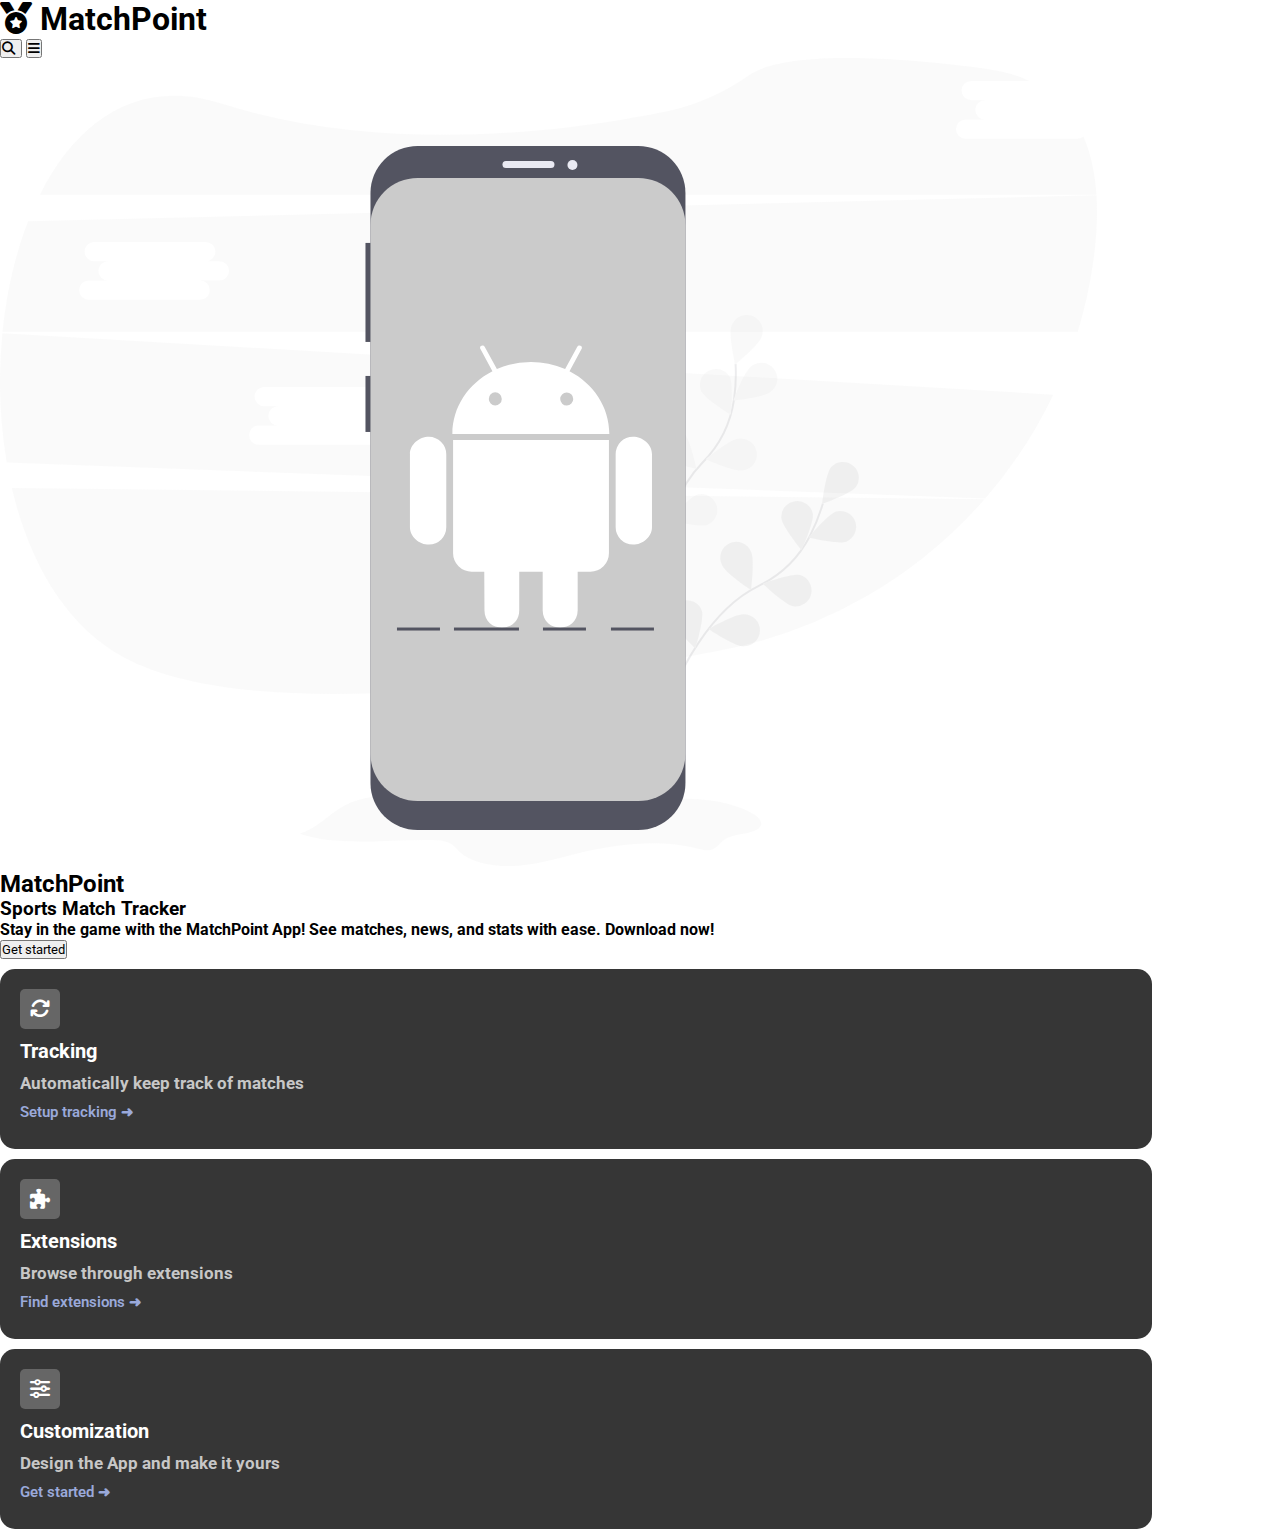
==== index.html @ 3eb9f865 "Removed unnecessary ID's and replaced them with classes for reusability" ====
<!DOCTYPE html>
<html lang="en">
<head>
  <meta charset="UTF-8">
  <meta name="viewport" content="width=device-width, initial-scale=1.0">
  <title>MatchPoint</title>
  <link rel="icon" type="image/png" href="https://www.google.com/s2/u/0/favicons?domain=css-tricks.com">
  <link rel="stylesheet" href="https://cdnjs.cloudflare.com/ajax/libs/font-awesome/6.5.1/css/all.min.css">
  <link rel="stylesheet" href="styles/style.css">
  <link rel="stylesheet" href="styles/main-page.css">
</head>
<body>
  <div id="container">
    <div id="box-1">
      <div class="title">
        <h1><i class="fa-solid fa-medal"></i> MatchPoint</h1>
      </div>
      <div class="navbar-controls">
        <button><i class="fa-solid fa-magnifying-glass"></i></button>
        <button><i class="fa-solid fa-bars"></i></button>
      </div>
    </div>
    <div id="box-2">
      <div class="image-container">
        <img src="images/phone-illustration.svg" alt="MatchPoint App available on Android phones">
      </div>
      <div class="hero-container">
        <div class="hero-text-container">
          <h2>MatchPoint</h2>
          <h3>Sports Match Tracker</h3>
          <h4>Stay in the game with the MatchPoint App! See matches, news, and stats with ease. Download now!</h4>
        </div>
      </div>
      <div class="button-container">
        <button>Get started</button>
      </div>
      <div class="features-container">
        <div class="feature">
          <div class="feature-item-container">
            <div class="icon">
              <i class="fa-solid fa-arrows-rotate"></i>
            </div>
              <h4>Tracking</h4>
              <h5>Automatically keep track of matches</h5>
              <p>Setup tracking ➜</a>
          </div>
        </div>
        <div class="feature">
          <div class="feature-item-container">
            <div class="icon">
              <i class="fa-solid fa-puzzle-piece"></i>
            </div>
            <h4>Extensions</h4>
            <h5>Browse through extensions</h5>
            <p>Find extensions ➜</a>
          </div>
        </div>
        <div class="feature">
          <div class="feature-item-container">
            <div class="icon">
              <i class="fa-solid fa-sliders"></i>
            </div>
            <h4>Customization</h4>
            <h5>Design the App and make it yours</h5>
            <p>Get started ➜</a>
          </div>
        </div>
      </div>
    </div>
    <div id="box-3"></div>
  </div>
  <!-- Scripts -->
  <script src="scripts/script.js"></script>
</body>
</html>
---- styles/style.css ----
@import url('https://fonts.googleapis.com/css2?family=Roboto:wght@300;400&display=swap');

:root {
  --font-family: 'Roboto', sans-serif;
  --primary-color: #000000;
  --secondary-color: #272727;
}

* {
  box-sizing: border-box;
  font-family: var(--font-family);
  margin: 0;
  padding: 0;
}

body {
  height: 100vh;
}

.box-1 {
  align-items: center;
  background-color: var(--primary-color);
  display: flex;
  grid-area: 1 / 1 / 2 / 13;
  justify-content: space-between;
}

.box-2 {
  background-color: var(--secondary-color);
  grid-area: 2 / 1 / 12 / 13;
  overflow-y: auto;
}

.box-3 {
  background-color: var(--primary-color);
  grid-area: 13 / 1 / 12 / 13;
}


.container {
  display: grid;
  grid-template-columns: repeat(12, 1fr);
  grid-template-rows: repeat(12, 1fr);
  height: 100vh;
}
---- styles/main-page.css ----
:root {
    --box-color: #363636;
    --feature-icon-background: #666666;
    --header-color: rgb(154, 169, 218);
    --mobile-feature-icon-size: 20px;
    --mobile-feature-title-size: 20px;
    --mobile-feature-text-size: 17px;
    --mobile-feature-link-size: 15px;
    --mobile-header-font-size: 25px;
    --mobile-subheader-font-size: 30px;
    --subheader-color: white;
    --secondary-color: #272727;
    --text-color: rgb(199, 199, 199);
}


/* Navigation Bar */

#title h1,
#title i {
    color: white;
    font-size: var(--mobile-header-font-size);
    margin-left: 5px;
}

#options {
    margin: 0px 10px;
}

#options button {
    background-color: transparent;
    border: none;
    cursor: pointer;
    outline: none;
}

#options button i {
    color: white;
    font-size: var(--mobile-header-font-size);
}

.fa-magnifying-glass {
    margin-right: 5px;
}

/* Main */

/* Image Section */
#image-container {
    align-items: center;
    display: flex;
    justify-content: center;
  }

#image-container img {
    height: auto;
    margin-top: 20px;
    width: 350px;
}

/* Hero Section */
#hero-container {
    display: flex;
    justify-content: center;
    margin-top: 20px;
}

#hero-text-container {
    line-height: 1;
    margin: 10px 0;
    text-align: center;
  }

#hero-text-container h2{
    color: var(--header-color);
    font-size: 30px;
    margin: 0;
}

#hero-text-container h3 {
    color: var(--subheader-color);
    font-size: var(--mobile-subheader-font-size);
}

#hero-text-container h4 {
    color: var(--text-color);
    font-size: 18px;
    line-height: 1.5;
    margin: 10px 10px;
}

/* Button Section */
#button-container {
    display: flex;
    justify-content: center;
}

#button-container button {
    background-color: white;
    border: none;
    color: rgb(0, 0, 0);
    cursor: pointer;
    font-family: Roboto, sans-serif;
    font-size: 30px;
}

/* Features Section */
#features-container {
    align-items: center;
    display: flex;
    flex-direction: column;
    margin: 20px 0px;
}

.feature {
    display: flex;
    background-color: var(--box-color);
    border-radius: 15px;
    flex-direction: column;
    height: 180px;
    margin-top: 10px;
    width: 90%;
}

.feature-item-container {
    margin: 20px 20px;
}

.fa-arrows-rotate,
.fa-puzzle-piece,
.fa-sliders {
    background-color: var(--feature-icon-background);
    border-radius: 5px;
    color: white;
    font-size: var(--mobile-feature-icon-size);
    margin-bottom: 10px;
    padding: 10px;
}

.feature h4 {
    color: white;
    font-size: var(--mobile-feature-title-size);
    margin-bottom: 10px;
}

.feature h5 {
    color: var(--text-color);
    font-size: var(--mobile-feature-text-size);
    line-height: 1.2;
    margin-bottom: 10px;
    text-decoration: none;
}

.feature p {
    color: var(--header-color);
    font-size: var(--mobile-feature-link-size);
    font-weight: 600;
}
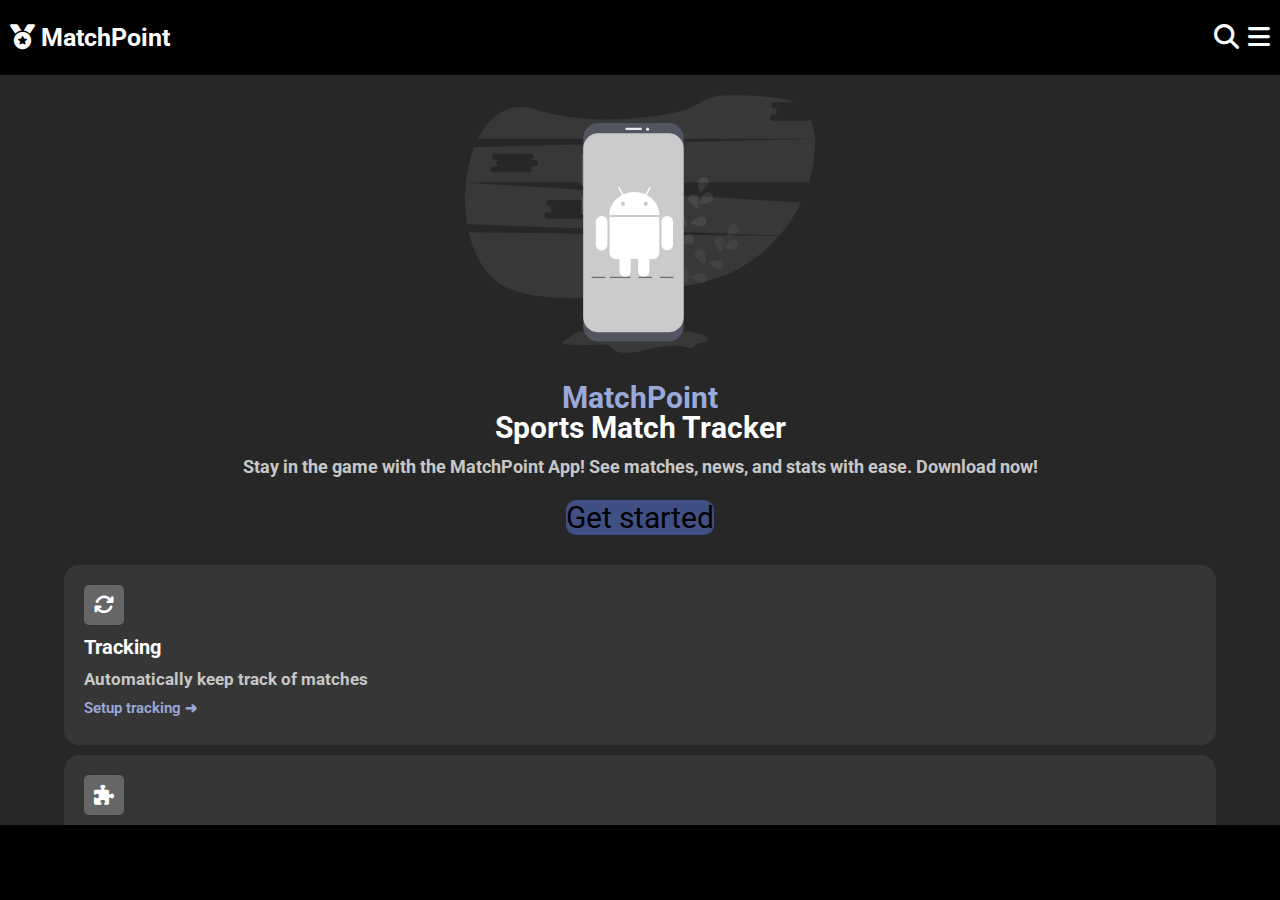
==== commit 09461443: "segmenting css files" ====
--- a/index.html
+++ b/index.html
@@ -6,7 +6,13 @@
   <title>MatchPoint</title>
   <link rel="icon" type="image/png" href="https://www.google.com/s2/u/0/favicons?domain=css-tricks.com">
   <link rel="stylesheet" href="https://cdnjs.cloudflare.com/ajax/libs/font-awesome/6.5.1/css/all.min.css">
-  <link rel="stylesheet" href="styles/style.css">
+  <link rel="stylesheet" href="styles/grid.css">
+  <link rel="stylesheet" href="styles/containers.css">
+  <link rel="stylesheet" href="styles/typography.css">
+  <link rel="stylesheet" href="styles/icons.css">
+  <link rel="stylesheet" href="styles/colors.css">
+  <link rel="stylesheet" href="styles/images.css">
+  <link rel="stylesheet" href="styles/buttons.css">
   <link rel="stylesheet" href="styles/main-page.css">
 </head>
 <body>
@@ -15,7 +21,7 @@
       <div class="title">
         <h1><i class="fa-solid fa-medal"></i> MatchPoint</h1>
       </div>
-      <div class="navbar-controls">
+      <div class="menu">
         <button><i class="fa-solid fa-magnifying-glass"></i></button>
         <button><i class="fa-solid fa-bars"></i></button>
       </div>
--- a/styles/grid.css
+++ b/styles/grid.css
@@ -0,0 +1,33 @@
+* {
+  box-sizing: border-box;
+  margin: 0;
+  padding: 0;
+}
+
+body {
+  height: 100vh;
+}
+
+#box-1 {
+  align-items: center;
+  display: flex;
+  grid-area: 1 / 1 / 2 / 13;
+  justify-content: space-between;
+}
+
+#box-2 {
+  grid-area: 2 / 1 / 12 / 13;
+  overflow-y: auto;
+}
+
+#box-3 {
+  grid-area: 13 / 1 / 12 / 13;
+}
+
+
+#container {
+  display: grid;
+  grid-template-columns: repeat(12, 1fr);
+  grid-template-rows: repeat(12, 1fr);
+  height: 100vh;
+}--- a/styles/containers.css
+++ b/styles/containers.css
@@ -0,0 +1,21 @@
+
+/* Features Containers */
+.features-container {
+    align-items: center;
+    display: flex;
+    flex-direction: column;
+    margin: 20px 0px;
+}
+
+.feature {
+    display: flex;
+    border-radius: 15px;
+    flex-direction: column;
+    height: 180px;
+    margin-top: 10px;
+    width: 90%;
+}
+
+.feature-item-container {
+    margin: 20px 20px;
+}
--- a/styles/typography.css
+++ b/styles/typography.css
@@ -0,0 +1,81 @@
+@import url('https://fonts.googleapis.com/css2?family=Roboto:wght@300;400&display=swap');
+
+* {
+  font-family: var(--font-roboto);
+}
+
+:root {
+    --feature-link-size: 15px;
+    --font-roboto: 'Roboto', sans-serif;
+    --feature-text-size: 17px;
+    --feature-title-size: 20px;
+    --subheader-font-size: 30px;
+}
+
+/* Navigation Bar */
+
+.title h1,
+.title i {
+    color: white;
+    font-size: var(--navbar-icon-size);
+    margin-left: 5px;
+}
+
+/* Hero Section */
+
+.hero-container {
+    display: flex;
+    justify-content: center;
+    margin-top: 20px;
+}
+
+.hero-text-container {
+    line-height: 1;
+    margin: 10px 0;
+    text-align: center;
+}
+
+.hero-text-container h2{
+    color: var(--header-and-links);
+    font-size: 30px;
+    margin: 0;
+}
+
+.hero-text-container h3 {
+    color: var(--subheader-color);
+    font-size: var(--subheader-font-size);
+}
+
+.hero-text-container h4 {
+    color: var(--text-color);
+    font-size: 18px;
+    line-height: 1.5;
+    margin: 10px 10px;
+}
+
+/* Button Section */
+
+.button-container button {
+    font-family: Roboto, sans-serif;
+    font-size: 30px;
+}
+
+/* Features Section */
+
+.feature h4 {
+    font-size: var(--feature-title-size);
+    margin-bottom: 10px;
+
+}
+
+.feature h5 {
+    font-size: var(--feature-text-size);
+    line-height: 1.2;
+    margin-bottom: 10px;
+    text-decoration: none;
+}
+
+.feature p {
+    font-size: var(--feature-link-size);
+    font-weight: 600;
+}--- a/styles/icons.css
+++ b/styles/icons.css
@@ -0,0 +1,27 @@
+:root {
+    --feature-icon-size: 20px;
+    --navbar-icon-size: 25px;
+}
+
+/* Navigation Bar Icons */
+
+.menu {
+    margin: 0px 10px;
+}
+
+.menu button i {
+    font-size: var(--navbar-icon-size);
+}
+
+.fa-magnifying-glass {
+    margin-right: 5px;
+}
+
+.fa-arrows-rotate,
+.fa-puzzle-piece,
+.fa-sliders {
+    border-radius: 5px;
+    font-size: var(--feature-icon-size);
+    margin-bottom: 10px;
+    padding: 10px;
+}--- a/styles/colors.css
+++ b/styles/colors.css
@@ -0,0 +1,66 @@
+:root {
+    --feature-box-color: #363636;
+    --feature-icon-background: #666666;
+    --header-and-links: rgb(154, 169, 218);
+    --primary-color: #000000;
+    --secondary-color: #272727;
+    --subheader-color: white;
+    --text-color: rgb(199, 199, 199);
+}
+
+/* Grid Layout Background Colors */
+
+#box-1 {
+    background-color: var(--primary-color);
+}
+
+#box-2 {
+    background-color: var(--secondary-color);
+}
+
+#box-3 {
+    background-color: var(--primary-color);
+}
+
+/* Navigation Bar Colors */
+
+.menu button {
+    background-color: transparent;
+}
+
+.menu button i {
+    color: white;
+
+}
+
+/* Button Colors */
+
+.button-container button {
+    background-color: rgb(64, 80, 133);
+    color: rgb(0, 0, 0);
+}
+
+/* Features Section Colors */
+
+.feature {
+    background-color: var(--feature-box-color);
+}
+
+.fa-arrows-rotate,
+.fa-puzzle-piece,
+.fa-sliders {
+    background-color: var(--feature-icon-background);
+    color: white;
+}
+
+.feature h4 {
+    color: white;
+}
+
+.feature h5 {
+    color: var(--text-color);
+}
+
+.feature p {
+    color: var(--header-and-links);
+}--- a/styles/images.css
+++ b/styles/images.css
@@ -0,0 +1,13 @@
+/* Image Section */
+
+.image-container {
+  align-items: center;
+  display: flex;
+  justify-content: center;
+}
+
+.image-container img {
+    height: auto;
+    margin-top: 20px;
+    width: 350px;
+}--- a/styles/buttons.css
+++ b/styles/buttons.css
@@ -0,0 +1,20 @@
+/* Navigation Bar Buttons */
+
+.menu button {
+    border: none;
+    cursor: pointer;
+    outline: none;
+}
+
+/* Main Section Buttons*/
+
+.button-container {
+    display: flex;
+    justify-content: center;
+}
+
+.button-container button {
+    border: none;
+    border-radius: 10px;
+    cursor: pointer;
+}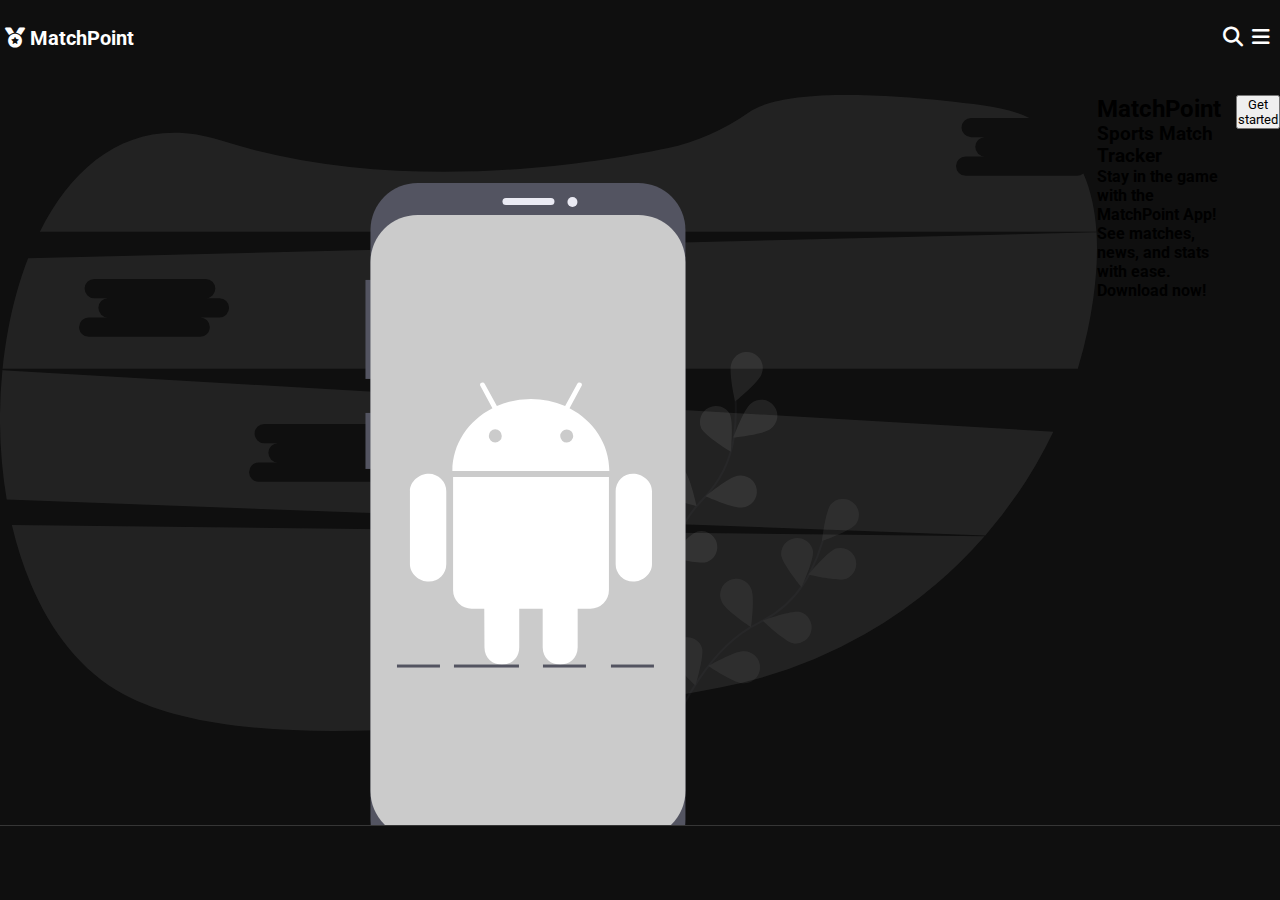
==== commit 4a7ca63b: "Added classes to elements for better readability and maintainability in CSS files" ====
--- a/index.html
+++ b/index.html
@@ -7,69 +7,63 @@
   <link rel="icon" type="image/png" href="https://www.google.com/s2/u/0/favicons?domain=css-tricks.com">
   <link rel="stylesheet" href="https://cdnjs.cloudflare.com/ajax/libs/font-awesome/6.5.1/css/all.min.css">
   <link rel="stylesheet" href="styles/grid.css">
-  <link rel="stylesheet" href="styles/containers.css">
   <link rel="stylesheet" href="styles/typography.css">
   <link rel="stylesheet" href="styles/icons.css">
   <link rel="stylesheet" href="styles/colors.css">
   <link rel="stylesheet" href="styles/images.css">
   <link rel="stylesheet" href="styles/buttons.css">
-  <link rel="stylesheet" href="styles/main-page.css">
+  <link rel="stylesheet" href="styles/hero.css">
+  <link rel="stylesheet" href="styles/features.css">
 </head>
 <body>
   <div id="container">
     <div id="box-1">
       <div class="title">
-        <h1><i class="fa-solid fa-medal"></i> MatchPoint</h1>
+        <h1 class="logo text-white"><i class="fa-solid fa-medal"></i> MatchPoint</h1>
       </div>
       <div class="menu">
-        <button><i class="fa-solid fa-magnifying-glass"></i></button>
-        <button><i class="fa-solid fa-bars"></i></button>
+        <button class="nav-buttons text-white bg-transparent"><i class="fa-solid fa-magnifying-glass"></i></button>
+        <button class="nav-buttons text-white bg-transparent"><i class="fa-solid fa-bars"></i></button>
       </div>
     </div>
     <div id="box-2">
-      <div class="image-container">
-        <img src="images/phone-illustration.svg" alt="MatchPoint App available on Android phones">
-      </div>
       <div class="hero-container">
-        <div class="hero-text-container">
-          <h2>MatchPoint</h2>
-          <h3>Sports Match Tracker</h3>
-          <h4>Stay in the game with the MatchPoint App! See matches, news, and stats with ease. Download now!</h4>
+        <div class="image-wrapper">
+          <img class="hero-image" src="images/phone-illustration.svg" alt="MatchPoint App available on Android phones">
+        </div>
+        <div class="hero-text">
+          <h2 class="hero-header text-light-blue">MatchPoint</h2>
+          <h3 class="hero-subheader text-white">Sports Match Tracker</h3>
+          <h4 class="hero-tagline text-gray">Stay in the game with the MatchPoint App! See matches, news, and stats with ease. Download now!</h4>
+        </div>
+        <div class="button-wrapper">
+          <button class="button-get-started bg-dark-blue text-white">Get started</button>
         </div>
       </div>
-      <div class="button-container">
-        <button>Get started</button>
-      </div>
       <div class="features-container">
-        <div class="feature">
-          <div class="feature-item-container">
-            <div class="icon">
-              <i class="fa-solid fa-arrows-rotate"></i>
-            </div>
-              <h4>Tracking</h4>
-              <h5>Automatically keep track of matches</h5>
-              <p>Setup tracking ➜</a>
+        <div class="feature bg-dark-gray">
+          <div class="icon">
+            <i class="fa-solid fa-arrows-rotate text-green bg-light-gray"></i>
           </div>
+            <h4 class="feature-header text-white">Tracking</h4>
+            <h5 class="feature-description text-gray">Automatically keep track of matches</h5>
+            <p class="feature-cta text-light-blue">Setup tracking ➜</a>
         </div>
-        <div class="feature">
-          <div class="feature-item-container">
-            <div class="icon">
-              <i class="fa-solid fa-puzzle-piece"></i>
-            </div>
-            <h4>Extensions</h4>
-            <h5>Browse through extensions</h5>
-            <p>Find extensions ➜</a>
+        <div class="feature bg-dark-gray">
+          <div class="icon">
+            <i class="fa-solid fa-puzzle-piece text-orange bg-light-gray"></i>
           </div>
+          <h4 class="feature-header text-white">Extensions</h4>
+          <h5 class="feature-description text-gray">Browse through extensions</h5>
+          <p class="feature-cta text-light-blue">Find extensions ➜</a>
         </div>
-        <div class="feature">
-          <div class="feature-item-container">
-            <div class="icon">
-              <i class="fa-solid fa-sliders"></i>
-            </div>
-            <h4>Customization</h4>
-            <h5>Design the App and make it yours</h5>
-            <p>Get started ➜</a>
+        <div class="feature bg-dark-gray">
+          <div class="icon">
+            <i class="fa-solid fa-sliders text-purple bg-light-gray"></i>
           </div>
+          <h4 class="feature-header text-white">Customization</h4>
+          <h5 class="feature-description text-gray">Design the App and make it yours</h5>
+          <p class="feature-cta text-light-blue">Get started ➜</a>
         </div>
       </div>
     </div>
--- a/styles/typography.css
+++ b/styles/typography.css
@@ -5,19 +5,19 @@
 }
 
 :root {
+    --button-font-size: 20px;
     --feature-link-size: 15px;
     --font-roboto: 'Roboto', sans-serif;
     --feature-text-size: 17px;
     --feature-title-size: 20px;
     --subheader-font-size: 30px;
+    --title-font-size: 20px;
 }
 
 /* Navigation Bar */
 
-.title h1,
-.title i {
-    color: white;
-    font-size: var(--navbar-icon-size);
+.title h1 {
+    font-size: var(--title-font-size);
     margin-left: 5px;
 }
 
@@ -36,18 +36,15 @@
 }
 
 .hero-text-container h2{
-    color: var(--header-and-links);
     font-size: 30px;
     margin: 0;
 }
 
 .hero-text-container h3 {
-    color: var(--subheader-color);
     font-size: var(--subheader-font-size);
 }
 
 .hero-text-container h4 {
-    color: var(--text-color);
     font-size: 18px;
     line-height: 1.5;
     margin: 10px 10px;
@@ -56,8 +53,10 @@
 /* Button Section */
 
 .button-container button {
-    font-family: Roboto, sans-serif;
-    font-size: 30px;
+    font-family: var(--font-roboto);
+    font-size: var(--button-font-size);
+    font-weight: 400;
+    letter-spacing: 1px;
 }
 
 /* Features Section */
--- a/styles/icons.css
+++ b/styles/icons.css
@@ -1,6 +1,6 @@
 :root {
     --feature-icon-size: 20px;
-    --navbar-icon-size: 25px;
+    --navbar-icon-size: 20px;
 }
 
 /* Navigation Bar Icons */
--- a/styles/colors.css
+++ b/styles/colors.css
@@ -1,9 +1,9 @@
 :root {
-    --feature-box-color: #363636;
-    --feature-icon-background: #666666;
+    --feature-box-color: rgb(34, 34, 34);
+    --feature-icon-background: #363636;
+    --feature-outline-color: rgb(64, 80, 133);
     --header-and-links: rgb(154, 169, 218);
-    --primary-color: #000000;
-    --secondary-color: #272727;
+    --background-color: #0f0f0f;
     --subheader-color: white;
     --text-color: rgb(199, 199, 199);
 }
@@ -11,17 +11,38 @@
 /* Grid Layout Background Colors */
 
 #box-1 {
-    background-color: var(--primary-color);
+    background-color: var(--background-color);
 }
 
 #box-2 {
-    background-color: var(--secondary-color);
+    background-color: var(--background-color);
 }
 
 #box-3 {
-    background-color: var(--primary-color);
+    background-color: var(--background-color);
+    border-top: 1px solid var(--feature-icon-background);
 }
 
+/* Navigation Bar */
+
+.title h1,
+.title i {
+    color: white;
+}
+
+/* Hero Section Colors */
+
+.hero-text-container h2 {
+    color: var(--header-and-links);
+}
+
+.hero-text-container h3 {
+    color: var(--subheader-color);
+}
+
+.hero-text-container h4 {
+    color: var(--text-color);
+}
 /* Navigation Bar Colors */
 
 .menu button {
@@ -37,7 +58,15 @@
 
 .button-container button {
     background-color: rgb(64, 80, 133);
-    color: rgb(0, 0, 0);
+    color: #ffffff;
+}
+
+.button-container button:hover {
+    filter: brightness(115%);
+}
+
+.button-container button:active {
+    filter: brightness(125%);
 }
 
 /* Features Section Colors */
@@ -46,11 +75,14 @@
     background-color: var(--feature-box-color);
 }
 
+.feature:hover {
+    outline: 2px solid var(--feature-outline-color);
+}
+
 .fa-arrows-rotate,
 .fa-puzzle-piece,
 .fa-sliders {
     background-color: var(--feature-icon-background);
-    color: white;
 }
 
 .feature h4 {
@@ -63,4 +95,16 @@
 
 .feature p {
     color: var(--header-and-links);
+}
+
+.green-icon {
+    color: rgb(0, 255, 0);
+}
+
+.orange-icon {
+    color: #ffa600;
+}
+
+.purple-icon {
+    color: #e200e2;
 }--- a/styles/buttons.css
+++ b/styles/buttons.css
@@ -15,6 +15,8 @@
 
 .button-container button {
     border: none;
-    border-radius: 10px;
+    border-radius: 15px;
     cursor: pointer;
+    outline: none;
+    padding: 10px;
 }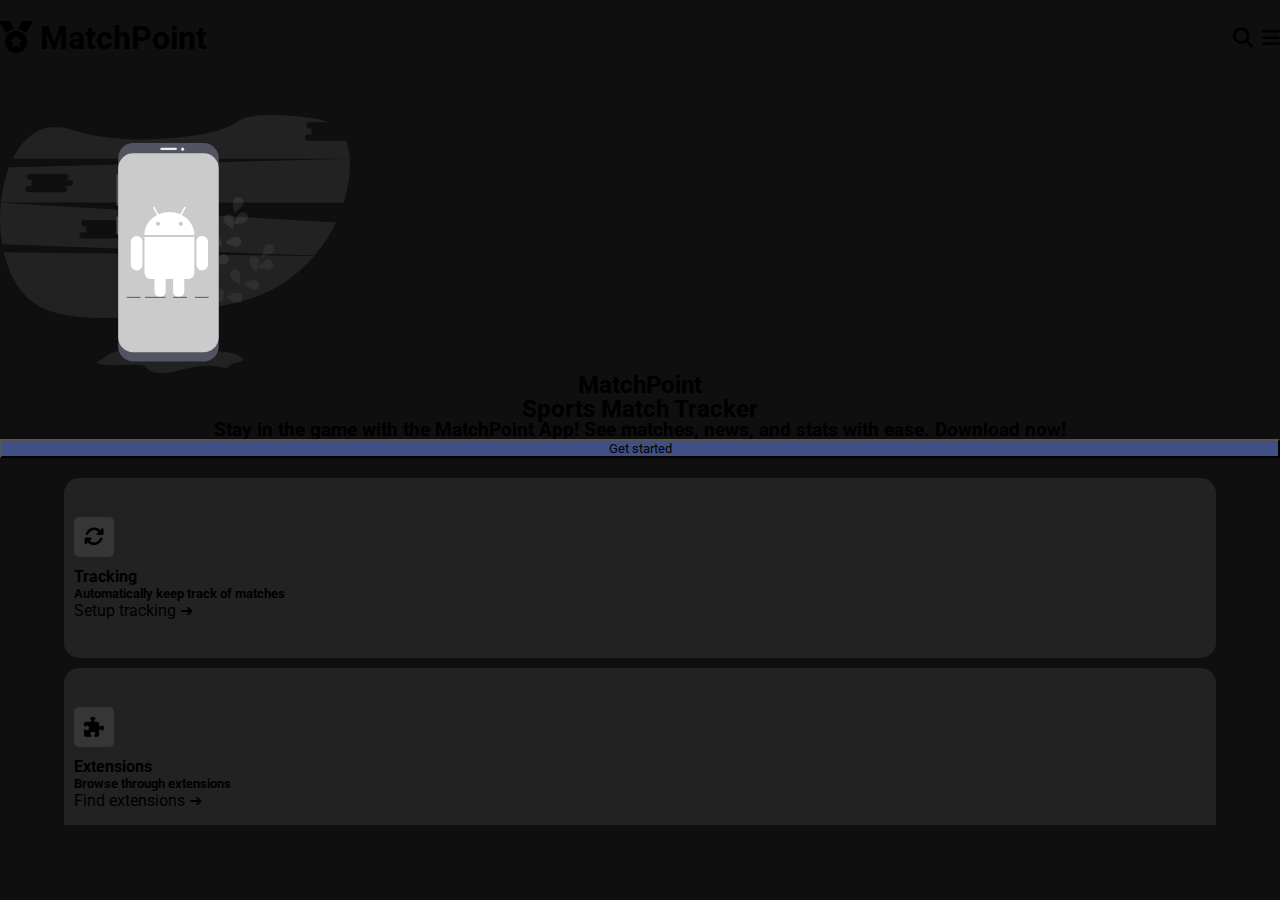
==== commit 9ebec326: "Removed image-wrapper, added typography classes to style elements" ====
--- a/index.html
+++ b/index.html
@@ -15,55 +15,49 @@
   <link rel="stylesheet" href="styles/hero.css">
   <link rel="stylesheet" href="styles/features.css">
 </head>
-<body>
+<body class="bg-black">
   <div id="container">
     <div id="box-1">
-      <div class="title">
-        <h1 class="logo text-white"><i class="fa-solid fa-medal"></i> MatchPoint</h1>
-      </div>
-      <div class="menu">
-        <button class="nav-buttons text-white bg-transparent"><i class="fa-solid fa-magnifying-glass"></i></button>
-        <button class="nav-buttons text-white bg-transparent"><i class="fa-solid fa-bars"></i></button>
+        <h1 class="title header-small white"><i class="fa-solid fa-medal"></i> MatchPoint</h1>
+      <div class="navbar-icons">
+        <button class="nav-buttons white bg-transparent"><i class="fa-solid fa-magnifying-glass"></i></button>
+        <button class="nav-buttons white bg-transparent"><i class="fa-solid fa-bars"></i></button>
       </div>
     </div>
     <div id="box-2">
       <div class="hero-container">
-        <div class="image-wrapper">
           <img class="hero-image" src="images/phone-illustration.svg" alt="MatchPoint App available on Android phones">
+        <div class="hero-text align-center height-small">
+          <h2 class="header-large light-blue">MatchPoint</h2>
+          <h2 class="header-large white">Sports Match Tracker</h2>
+          <h3 class="header-small gray">Stay in the game with the MatchPoint App! See matches, news, and stats with ease. <span class="white">Download now!</span></h3>
         </div>
-        <div class="hero-text">
-          <h2 class="hero-header text-light-blue">MatchPoint</h2>
-          <h3 class="hero-subheader text-white">Sports Match Tracker</h3>
-          <h4 class="hero-tagline text-gray">Stay in the game with the MatchPoint App! See matches, news, and stats with ease. Download now!</h4>
-        </div>
-        <div class="button-wrapper">
-          <button class="button-get-started bg-dark-blue text-white">Get started</button>
-        </div>
+          <button class="button-cta header-medium bg-dark-blue white">Get started</button>
       </div>
       <div class="features-container">
         <div class="feature bg-dark-gray">
           <div class="icon">
-            <i class="fa-solid fa-arrows-rotate text-green bg-light-gray"></i>
+            <i class="fa-solid fa-arrows-rotate green bg-light-gray"></i>
           </div>
-            <h4 class="feature-header text-white">Tracking</h4>
-            <h5 class="feature-description text-gray">Automatically keep track of matches</h5>
-            <p class="feature-cta text-light-blue">Setup tracking ➜</a>
+            <h4 class="header-small white">Tracking</h4>
+            <h5 class="subheader-large gray">Automatically keep track of matches</h5>
+            <p class="subheader-large light-blue bold">Setup tracking ➜</a>
         </div>
         <div class="feature bg-dark-gray">
           <div class="icon">
-            <i class="fa-solid fa-puzzle-piece text-orange bg-light-gray"></i>
+            <i class="fa-solid fa-puzzle-piece orange bg-light-gray"></i>
           </div>
-          <h4 class="feature-header text-white">Extensions</h4>
-          <h5 class="feature-description text-gray">Browse through extensions</h5>
-          <p class="feature-cta text-light-blue">Find extensions ➜</a>
+          <h4 class="header-small white">Extensions</h4>
+          <h5 class="subheader-large gray">Browse through extensions</h5>
+          <p class="subheader-large light-blue bold">Find extensions ➜</a>
         </div>
         <div class="feature bg-dark-gray">
           <div class="icon">
-            <i class="fa-solid fa-sliders text-purple bg-light-gray"></i>
+            <i class="fa-solid fa-sliders purple bg-light-gray"></i>
           </div>
-          <h4 class="feature-header text-white">Customization</h4>
-          <h5 class="feature-description text-gray">Design the App and make it yours</h5>
-          <p class="feature-cta text-light-blue">Get started ➜</a>
+          <h4 class="header-small white">Customization</h4>
+          <h5 class="subheader-large gray">Design the App and make it yours</h5>
+          <p class="subheader-large light-blue bold">Get started ➜</a>
         </div>
       </div>
     </div>
--- a/styles/typography.css
+++ b/styles/typography.css
@@ -7,52 +7,42 @@
 :root {
     --button-font-size: 20px;
     --feature-link-size: 15px;
-    --font-roboto: 'Roboto', sans-serif;
     --feature-text-size: 17px;
     --feature-title-size: 20px;
+    --font-roboto: 'Roboto', sans-serif;
+    --title-font-size: 20px;
     --subheader-font-size: 30px;
-    --title-font-size: 20px;
 }
 
 /* Navigation Bar */
 
-.title h1 {
+.logo {
     font-size: var(--title-font-size);
-    margin-left: 5px;
 }
 
 /* Hero Section */
 
-.hero-container {
-    display: flex;
-    justify-content: center;
-    margin-top: 20px;
-}
-
-.hero-text-container {
+.hero-text {
     line-height: 1;
-    margin: 10px 0;
     text-align: center;
 }
 
-.hero-text-container h2{
+.hero-header{
     font-size: 30px;
-    margin: 0;
 }
 
-.hero-text-container h3 {
+.hero-subheader {
     font-size: var(--subheader-font-size);
 }
 
-.hero-text-container h4 {
+.hero-tagline {
     font-size: 18px;
     line-height: 1.5;
-    margin: 10px 10px;
 }
 
 /* Button Section */
 
-.button-container button {
+.button-get-started {
     font-family: var(--font-roboto);
     font-size: var(--button-font-size);
     font-weight: 400;
@@ -61,20 +51,17 @@
 
 /* Features Section */
 
-.feature h4 {
+.feature-header {
     font-size: var(--feature-title-size);
-    margin-bottom: 10px;
-
 }
 
-.feature h5 {
+.feature-description {
     font-size: var(--feature-text-size);
     line-height: 1.2;
-    margin-bottom: 10px;
     text-decoration: none;
 }
 
-.feature p {
+.feature-cta{
     font-size: var(--feature-link-size);
     font-weight: 600;
 }--- a/styles/icons.css
+++ b/styles/icons.css
@@ -4,14 +4,6 @@
 }
 
 /* Navigation Bar Icons */
-
-.menu {
-    margin: 0px 10px;
-}
-
-.menu button i {
-    font-size: var(--navbar-icon-size);
-}
 
 .fa-magnifying-glass {
     margin-right: 5px;
@@ -24,4 +16,16 @@
     font-size: var(--feature-icon-size);
     margin-bottom: 10px;
     padding: 10px;
+}
+
+.logo {
+    margin-left: 5px; 
+}
+
+.menu {
+    margin: 0px 10px;
+}
+
+.nav-buttons {
+    font-size: var(--navbar-icon-size);
 }--- a/styles/colors.css
+++ b/styles/colors.css
@@ -1,110 +1,55 @@
-:root {
-    --feature-box-color: rgb(34, 34, 34);
-    --feature-icon-background: #363636;
-    --feature-outline-color: rgb(64, 80, 133);
-    --header-and-links: rgb(154, 169, 218);
-    --background-color: #0f0f0f;
-    --subheader-color: white;
-    --text-color: rgb(199, 199, 199);
+/* Background Color of Page */
+
+body {
+    background-color: #0f0f0f;
 }
 
-/* Grid Layout Background Colors */
+/* Variables */
 
-#box-1 {
-    background-color: var(--background-color);
+:root  {
+    --dark-blue: rgb(64, 80, 133);
 }
 
-#box-2 {
-    background-color: var(--background-color);
+/* Background Colors */
+
+.bg-dark-blue {
+    background-color: var(--dark-blue);
 }
 
-#box-3 {
-    background-color: var(--background-color);
-    border-top: 1px solid var(--feature-icon-background);
+.bg-dark-gray {
+    background-color: rgb(34, 34, 34);
 }
 
-/* Navigation Bar */
-
-.title h1,
-.title i {
-    color: white;
+.bg-light-gray {
+    background-color: #363636;
 }
 
-/* Hero Section Colors */
-
-.hero-text-container h2 {
-    color: var(--header-and-links);
-}
-
-.hero-text-container h3 {
-    color: var(--subheader-color);
-}
-
-.hero-text-container h4 {
-    color: var(--text-color);
-}
-/* Navigation Bar Colors */
-
-.menu button {
+.bg-transparent {
     background-color: transparent;
 }
 
-.menu button i {
-    color: white;
+/* Text Colors */
 
+.text-gray {
+    color: rgb(199, 199, 199);
 }
 
-/* Button Colors */
-
-.button-container button {
-    background-color: rgb(64, 80, 133);
-    color: #ffffff;
-}
-
-.button-container button:hover {
-    filter: brightness(115%);
-}
-
-.button-container button:active {
-    filter: brightness(125%);
-}
-
-/* Features Section Colors */
-
-.feature {
-    background-color: var(--feature-box-color);
-}
-
-.feature:hover {
-    outline: 2px solid var(--feature-outline-color);
-}
-
-.fa-arrows-rotate,
-.fa-puzzle-piece,
-.fa-sliders {
-    background-color: var(--feature-icon-background);
-}
-
-.feature h4 {
-    color: white;
-}
-
-.feature h5 {
-    color: var(--text-color);
-}
-
-.feature p {
-    color: var(--header-and-links);
-}
-
-.green-icon {
+.text-green {
     color: rgb(0, 255, 0);
 }
 
-.orange-icon {
+.text-light-blue {
+    color: rgb(154, 169, 218);
+}
+
+.text-orange {
     color: #ffa600;
 }
 
-.purple-icon {
+.text-purple {
     color: #e200e2;
+}
+
+.text-white {
+    color: #ffffff;
 }--- a/styles/images.css
+++ b/styles/images.css
@@ -1,12 +1,12 @@
 /* Image Section */
 
-.image-container {
+.image-wrapper {
   align-items: center;
   display: flex;
   justify-content: center;
 }
 
-.image-container img {
+.hero-image {
     height: auto;
     margin-top: 20px;
     width: 350px;
--- a/styles/buttons.css
+++ b/styles/buttons.css
@@ -1,6 +1,6 @@
 /* Navigation Bar Buttons */
 
-.menu button {
+.nav-buttons {
     border: none;
     cursor: pointer;
     outline: none;
@@ -8,15 +8,23 @@
 
 /* Main Section Buttons*/
 
-.button-container {
+.button-wrapper {
     display: flex;
     justify-content: center;
 }
 
-.button-container button {
+.button-get-started {
     border: none;
     border-radius: 15px;
     cursor: pointer;
     outline: none;
     padding: 10px;
+}
+
+.button-get-started:active {
+    filter: brightness(125%);
+}
+
+.button-get-started:hover {
+    filter: brightness(115%);
 }--- a/styles/hero.css
+++ b/styles/hero.css
@@ -0,0 +1,15 @@
+.hero-container {
+    display: flex;
+    flex-direction: column;
+    justify-content: center;
+    margin-top: 20px;
+}
+
+.hero-text-container {
+    margin: 10px 0;
+}
+
+.hero-tagline {
+    margin-bottom: 10px;
+    margin-top: 5px;
+}--- a/styles/features.css
+++ b/styles/features.css
@@ -0,0 +1,31 @@
+
+/* Features Containers */
+.features-container {
+    align-items: center;
+    display: flex;
+    flex-direction: column;
+    margin-top: 20px;
+}
+
+.feature {
+    border-radius: 15px;
+    display: flex;
+    flex-direction: column;
+    height: 180px;
+    justify-content: center;
+    margin-bottom: 10px;
+    padding-left: 10px;
+    width: 90%;
+}
+
+.feature:hover {
+    outline: 2px solid var(--dark-blue);
+}
+
+.feature-header {
+    margin-bottom: 10px;
+}
+
+.feature-description {
+    margin-bottom: 10px;
+}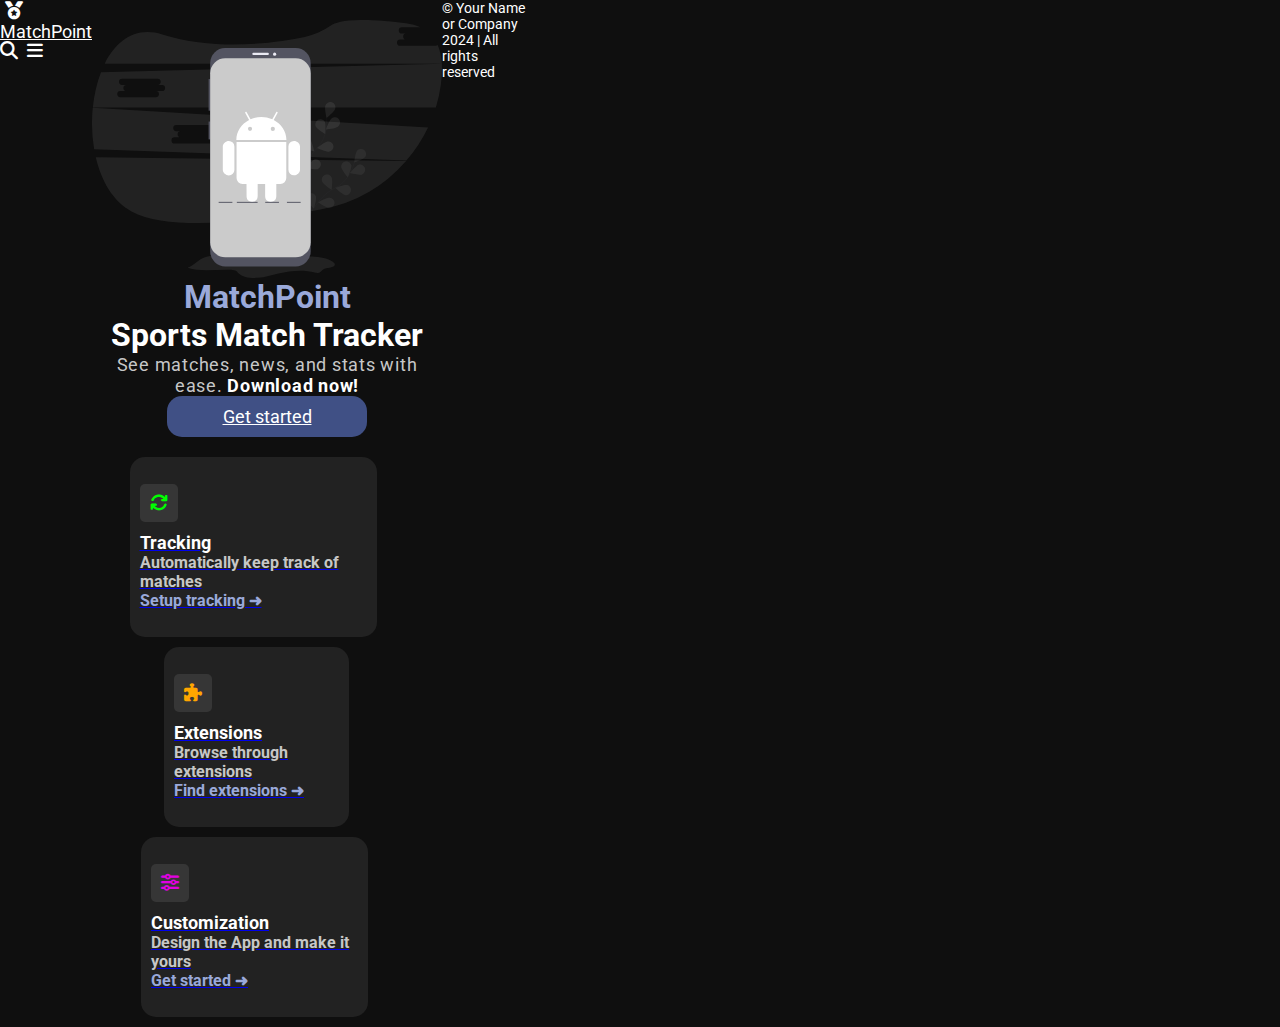
==== commit e1c12be1: "changed button to be an <a> element, added 2 new stylesheets, added footer text and wrapped feature " ====
--- a/index.html
+++ b/index.html
@@ -14,54 +14,62 @@
   <link rel="stylesheet" href="styles/buttons.css">
   <link rel="stylesheet" href="styles/hero.css">
   <link rel="stylesheet" href="styles/features.css">
+  <link rel="stylesheet" href="styles/navbar.css">
+  <link rel="stylesheet" href="styles/footer.css">
 </head>
 <body class="bg-black">
   <div id="container">
-    <div id="box-1">
-        <h1 class="title header-small white"><i class="fa-solid fa-medal"></i> MatchPoint</h1>
+    <div id="navbar">
+        <a href="index.html" class="title header-small white decoration-none"><i class="fa-solid fa-medal"></i> MatchPoint</a>
       <div class="navbar-icons">
         <button class="nav-buttons white bg-transparent"><i class="fa-solid fa-magnifying-glass"></i></button>
         <button class="nav-buttons white bg-transparent"><i class="fa-solid fa-bars"></i></button>
       </div>
     </div>
-    <div id="box-2">
-      <div class="hero-container">
+    <div id="content">
+      <div class="hero-container align-center">
           <img class="hero-image" src="images/phone-illustration.svg" alt="MatchPoint App available on Android phones">
-        <div class="hero-text align-center height-small">
-          <h2 class="header-large light-blue">MatchPoint</h2>
-          <h2 class="header-large white">Sports Match Tracker</h2>
-          <h3 class="header-small gray">Stay in the game with the MatchPoint App! See matches, news, and stats with ease. <span class="white">Download now!</span></h3>
-        </div>
-          <button class="button-cta header-medium bg-dark-blue white">Get started</button>
+          <h2 class="hero-title header-large light-blue">MatchPoint</h2>
+          <h2 class="hero-subheader header-large white">Sports Match Tracker</h2>
+          <h3 class="hero-tagline header-small gray regular spacing-large">See matches, news, and stats with ease. <span class="white bold">Download now!</span></h3>
+          <a class="button-cta header-small bg-dark-blue white decoration-none" href="getting-started.html">Get started</a>
       </div>
       <div class="features-container">
-        <div class="feature bg-dark-gray">
-          <div class="icon">
-            <i class="fa-solid fa-arrows-rotate green bg-light-gray"></i>
+        <a class="decoration-none" href="tracking.html">
+          <div class="feature bg-dark-gray">
+            <div class="icon">
+              <i class="fa-solid fa-arrows-rotate green bg-light-gray"></i>
+            </div>
+              <h4 class="header-small white">Tracking</h4>
+              <h5 class="subheader-large gray">Automatically keep track of matches</h5>
+              <p class="subheader-large light-blue bold">Setup tracking ➜
           </div>
-            <h4 class="header-small white">Tracking</h4>
-            <h5 class="subheader-large gray">Automatically keep track of matches</h5>
-            <p class="subheader-large light-blue bold">Setup tracking ➜</a>
-        </div>
-        <div class="feature bg-dark-gray">
-          <div class="icon">
-            <i class="fa-solid fa-puzzle-piece orange bg-light-gray"></i>
+        </a>
+        <a class="decoration-none" href="extensions.html">
+          <div class="feature bg-dark-gray">
+            <div class="icon">
+              <i class="fa-solid fa-puzzle-piece orange bg-light-gray"></i>
+            </div>
+            <h4 class="header-small white">Extensions</h4>
+            <h5 class="subheader-large gray">Browse through extensions</h5>
+            <p class="subheader-large light-blue bold">Find extensions ➜
           </div>
-          <h4 class="header-small white">Extensions</h4>
-          <h5 class="subheader-large gray">Browse through extensions</h5>
-          <p class="subheader-large light-blue bold">Find extensions ➜</a>
-        </div>
-        <div class="feature bg-dark-gray">
-          <div class="icon">
-            <i class="fa-solid fa-sliders purple bg-light-gray"></i>
+        </a>
+        <a class="decoration-none" href="getting-started.html">
+          <div class="feature bg-dark-gray">
+            <div class="icon">
+              <i class="fa-solid fa-sliders purple bg-light-gray"></i>
+            </div>
+            <h4 class="header-small white">Customization</h4>
+            <h5 class="subheader-large gray">Design the App and make it yours</h5>
+            <p class="subheader-large light-blue bold">Get started ➜
           </div>
-          <h4 class="header-small white">Customization</h4>
-          <h5 class="subheader-large gray">Design the App and make it yours</h5>
-          <p class="subheader-large light-blue bold">Get started ➜</a>
-        </div>
+        </a>
       </div>
     </div>
-    <div id="box-3"></div>
+    <div id="footer">
+      <p class="white decoration-underline subheader-small">&copy; Your Name or Company 2024 | All rights reserved</p>
+    </div>
   </div>
   <!-- Scripts -->
   <script src="scripts/script.js"></script>
--- a/styles/typography.css
+++ b/styles/typography.css
@@ -1,67 +1,85 @@
-@import url('https://fonts.googleapis.com/css2?family=Roboto:wght@300;400&display=swap');
+@import url('https://fonts.googleapis.com/css2?family=Roboto:wght@300;400;700&display=swap');
 
 * {
-  font-family: var(--font-roboto);
+    font-family: 'Roboto', sans-serif;
 }
 
-:root {
-    --button-font-size: 20px;
-    --feature-link-size: 15px;
-    --feature-text-size: 17px;
-    --feature-title-size: 20px;
-    --font-roboto: 'Roboto', sans-serif;
-    --title-font-size: 20px;
-    --subheader-font-size: 30px;
+/* Header Sizes */
+
+.header-large {
+    font-size: 32px;
 }
 
-/* Navigation Bar */
-
-.logo {
-    font-size: var(--title-font-size);
+.header-medium {
+    font-size: 24px;
 }
 
-/* Hero Section */
+.header-small {
+    font-size: 18px;
+}
 
-.hero-text {
-    line-height: 1;
+/* Subheader Sizes */
+
+.subheader-large {
+    font-size: 16px;
+}
+
+.subheader-small {
+    font-size: 14px;
+}
+
+/* Font Weights */
+
+.light {
+    font-weight: 300;
+}
+
+.regular {
+    font-weight: 400;
+}
+
+.bold {
+    font-weight: 700;
+}
+
+/* Line Heights */
+
+.height-small {
+    line-height: 1.2;
+}
+
+.height-medium {
+    line-height: 1.5;
+}
+
+.height-large {
+    line-height: 1.8;
+}
+
+/* Letter Spacings */
+
+.spacing-small {
+    letter-spacing: 0.25px;
+}
+
+.spacing-medium {
+    letter-spacing: 0.5px;
+}
+
+.spacing-large {
+    letter-spacing: 0.75px;
+}
+
+/* Text alignment */
+
+.align-left {
+    text-align: left;
+}
+
+.align-center {
     text-align: center;
 }
 
-.hero-header{
-    font-size: 30px;
-}
-
-.hero-subheader {
-    font-size: var(--subheader-font-size);
-}
-
-.hero-tagline {
-    font-size: 18px;
-    line-height: 1.5;
-}
-
-/* Button Section */
-
-.button-get-started {
-    font-family: var(--font-roboto);
-    font-size: var(--button-font-size);
-    font-weight: 400;
-    letter-spacing: 1px;
-}
-
-/* Features Section */
-
-.feature-header {
-    font-size: var(--feature-title-size);
-}
-
-.feature-description {
-    font-size: var(--feature-text-size);
-    line-height: 1.2;
-    text-decoration: none;
-}
-
-.feature-cta{
-    font-size: var(--feature-link-size);
-    font-weight: 600;
+.align-right {
+    text-align: right;
 }--- a/styles/icons.css
+++ b/styles/icons.css
@@ -1,31 +1,24 @@
-:root {
-    --feature-icon-size: 20px;
-    --navbar-icon-size: 20px;
-}
-
 /* Navigation Bar Icons */
 
-.fa-magnifying-glass {
-    margin-right: 5px;
+.fa-magnifying-glass,
+.fa-bars {
+    font-size: 18px;
+    padding-right: 5px;
 }
 
 .fa-arrows-rotate,
 .fa-puzzle-piece,
 .fa-sliders {
     border-radius: 5px;
-    font-size: var(--feature-icon-size);
+    font-size: 18px;
     margin-bottom: 10px;
     padding: 10px;
 }
 
-.logo {
-    margin-left: 5px; 
+.title {
+    margin-left: 5px;
 }
 
-.menu {
-    margin: 0px 10px;
-}
-
-.nav-buttons {
-    font-size: var(--navbar-icon-size);
+.navbar-icons {
+    margin-right: 5px;
 }--- a/styles/colors.css
+++ b/styles/colors.css
@@ -1,6 +1,6 @@
 /* Background Color of Page */
 
-body {
+.bg-black {
     background-color: #0f0f0f;
 }
 
@@ -30,26 +30,26 @@
 
 /* Text Colors */
 
-.text-gray {
+.gray {
     color: rgb(199, 199, 199);
 }
 
-.text-green {
+.green {
     color: rgb(0, 255, 0);
 }
 
-.text-light-blue {
+.light-blue {
     color: rgb(154, 169, 218);
 }
 
-.text-orange {
+.orange {
     color: #ffa600;
 }
 
-.text-purple {
+.purple {
     color: #e200e2;
 }
 
-.text-white {
+.white {
     color: #ffffff;
 }--- a/styles/images.css
+++ b/styles/images.css
@@ -1,13 +1,7 @@
 /* Image Section */
-
-.image-wrapper {
-  align-items: center;
-  display: flex;
-  justify-content: center;
-}
-
 .hero-image {
     height: auto;
+    margin: auto;
     margin-top: 20px;
     width: 350px;
 }--- a/styles/buttons.css
+++ b/styles/buttons.css
@@ -8,23 +8,20 @@
 
 /* Main Section Buttons*/
 
-.button-wrapper {
-    display: flex;
-    justify-content: center;
-}
-
-.button-get-started {
+.button-cta {
     border: none;
     border-radius: 15px;
     cursor: pointer;
     outline: none;
+    margin: auto;
     padding: 10px;
+    width: 200px;
 }
 
-.button-get-started:active {
+.button-cta:active {
     filter: brightness(125%);
 }
 
-.button-get-started:hover {
+.button-cta:hover {
     filter: brightness(115%);
 }--- a/styles/hero.css
+++ b/styles/hero.css
@@ -2,14 +2,8 @@
     display: flex;
     flex-direction: column;
     justify-content: center;
-    margin-top: 20px;
 }
 
-.hero-text-container {
-    margin: 10px 0;
+.hero-text {
+    margin-bottom: 10px;
 }
-
-.hero-tagline {
-    margin-bottom: 10px;
-    margin-top: 5px;
-}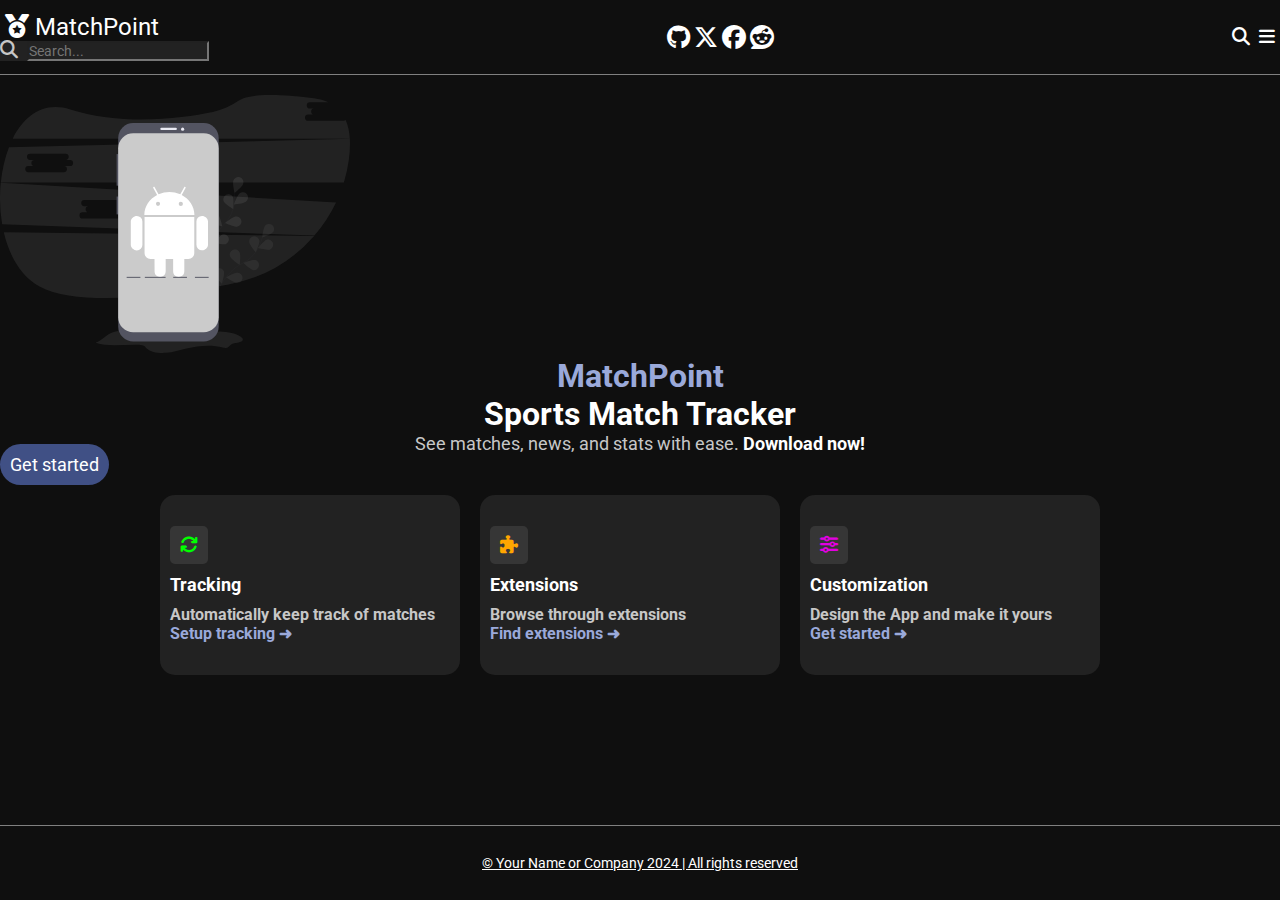
==== commit 8e650e4a: "Added desktop mode navbar icons, separated text from images with divs in hero section and linked fea" ====
--- a/index.html
+++ b/index.html
@@ -20,52 +20,68 @@
 <body class="bg-black">
   <div id="container">
     <div id="navbar">
-        <a href="index.html" class="title header-small white decoration-none"><i class="fa-solid fa-medal"></i> MatchPoint</a>
-      <div class="navbar-icons">
+      <div class="navbar-title-search">
+        <a href="index.html" class="title header-medium white decoration-none"><i class="fa-solid fa-medal"></i> MatchPoint</a>
+        <form class="search-bar bg-dark-gray">
+          <i class="search-icon fa-solid fa-magnifying-glass gray"></i>
+          <input class="search-input subheader-small bg-dark-gray white" type="search" placeholder="Search...">
+        </form>
+      </div>
+      <div class="desktop-icons">
+        <a href="https://github.com/a-kilic/matchpoint" class="socials" target="_blank"><i class="fa-brands fa-github white header-medium"></i></a>
+        <a href="https://x.com" class="socials" target="_blank"><i class="fa-brands fa-x-twitter white header-medium"></i></a>
+        <a href="https://www.facebook.com/" class="socials" target="_blank"><i class="fa-brands fa-facebook white header-medium"></i></a>
+        <a href="https://www.reddit.com/" class="socials" target="_blank"><i class="fa-brands fa-reddit white header-medium"></i></a>
+      </div>
+      <div class="mobile-icons">
         <button class="nav-buttons white bg-transparent"><i class="fa-solid fa-magnifying-glass"></i></button>
         <button class="nav-buttons white bg-transparent"><i class="fa-solid fa-bars"></i></button>
       </div>
     </div>
     <div id="content">
-      <div class="hero-container align-center">
-          <img class="hero-image" src="images/phone-illustration.svg" alt="MatchPoint App available on Android phones">
-          <h2 class="hero-title header-large light-blue">MatchPoint</h2>
-          <h2 class="hero-subheader header-large white">Sports Match Tracker</h2>
-          <h3 class="hero-tagline header-small gray regular spacing-large">See matches, news, and stats with ease. <span class="white bold">Download now!</span></h3>
-          <a class="button-cta header-small bg-dark-blue white decoration-none" href="getting-started.html">Get started</a>
-      </div>
-      <div class="features-container">
-        <a class="decoration-none" href="tracking.html">
-          <div class="feature bg-dark-gray">
-            <div class="icon">
-              <i class="fa-solid fa-arrows-rotate green bg-light-gray"></i>
+        <div class="hero-container">
+          <div class="hero-content image-content">
+            <img class="hero-image" src="images/phone-illustration.svg" alt="MatchPoint App available on Android phones">
+          </div>
+          <div class="hero-content text-content">
+            <h2 class="hero-title header-large light-blue align-center">MatchPoint</h2>
+            <h2 class="hero-subheader header-large white align-center">Sports Match Tracker</h2>
+            <h3 class="hero-tagline header-small gray regular align-center">See matches, news, and stats with ease. <span class="white bold">Download now!</span></h3>
+            <a class="hero-button button-cta header-small bg-dark-blue white decoration-none align-center" href="getting-started.html">Get started</a>
+          </div>
+        </div>
+        <div class="features-container">
+          <a class="decoration-none" href="tracking.html">
+            <div class="feature bg-dark-gray">
+              <div class="icon">
+                <i class="fa-solid fa-arrows-rotate green bg-light-gray"></i>
+              </div>
+                <h4 class="feature-header header-small white">Tracking</h4>
+                <h5 class="details subheader-large gray">Automatically keep track of matches</h5>
+                <p class="subheader-large light-blue bold">Setup tracking ➜
             </div>
-              <h4 class="header-small white">Tracking</h4>
-              <h5 class="subheader-large gray">Automatically keep track of matches</h5>
-              <p class="subheader-large light-blue bold">Setup tracking ➜
-          </div>
-        </a>
-        <a class="decoration-none" href="extensions.html">
-          <div class="feature bg-dark-gray">
-            <div class="icon">
-              <i class="fa-solid fa-puzzle-piece orange bg-light-gray"></i>
+          </a>
+          <a class="decoration-none" href="extensions.html">
+            <div class="feature bg-dark-gray">
+              <div class="icon">
+                <i class="fa-solid fa-puzzle-piece orange bg-light-gray"></i>
+              </div>
+              <h4 class="feature-header header-small white">Extensions</h4>
+              <h5 class="details subheader-large gray">Browse through extensions</h5>
+              <p class="subheader-large light-blue bold">Find extensions ➜
             </div>
-            <h4 class="header-small white">Extensions</h4>
-            <h5 class="subheader-large gray">Browse through extensions</h5>
-            <p class="subheader-large light-blue bold">Find extensions ➜
-          </div>
-        </a>
-        <a class="decoration-none" href="getting-started.html">
-          <div class="feature bg-dark-gray">
-            <div class="icon">
-              <i class="fa-solid fa-sliders purple bg-light-gray"></i>
+          </a>
+          <a class="decoration-none" href="getting-started.html">
+            <div class="feature bg-dark-gray">
+              <div class="icon">
+                <i class="fa-solid fa-sliders purple bg-light-gray"></i>
+              </div>
+              <h4 class="feature-header header-small white">Customization</h4>
+              <h5 class="details subheader-large gray">Design the App and make it yours</h5>
+              <p class="subheader-large light-blue bold">Get started ➜
             </div>
-            <h4 class="header-small white">Customization</h4>
-            <h5 class="subheader-large gray">Design the App and make it yours</h5>
-            <p class="subheader-large light-blue bold">Get started ➜
-          </div>
-        </a>
-      </div>
+          </a>
+        </div>
     </div>
     <div id="footer">
       <p class="white decoration-underline subheader-small">&copy; Your Name or Company 2024 | All rights reserved</p>
--- a/styles/grid.css
+++ b/styles/grid.css
@@ -8,26 +8,75 @@
   height: 100vh;
 }
 
-#box-1 {
+#container {
+  display: grid;
+  grid-template-columns: repeat(12, 1fr);
+  grid-template-rows: repeat(12, 1fr);
+  height: 100vh;
+}
+
+#navbar {
   align-items: center;
   display: flex;
   grid-area: 1 / 1 / 2 / 13;
   justify-content: space-between;
 }
 
-#box-2 {
+#content {
   grid-area: 2 / 1 / 12 / 13;
   overflow-y: auto;
 }
 
-#box-3 {
+#footer {
+  align-items: center;
+  display: flex;
+  justify-content: center;
   grid-area: 13 / 1 / 12 / 13;
 }
 
+#navbar-layout-2 {
+  align-items: center;
+  display: flex;
+  grid-area: 1 / 1 / 2 / 13;
+  justify-content: space-between;
+}
 
-#container {
-  display: grid;
-  grid-template-columns: repeat(12, 1fr);
-  grid-template-rows: repeat(12, 1fr);
-  height: 100vh;
+#content-layout-2 {
+  align-items: center;
+  display: flex;
+  flex-direction: column;
+  grid-area: 2 / 1 / 12 / 13;
+  overflow-y: auto;
+}
+
+#footer-layout-2 {
+  align-items: center;
+  display: flex;
+  justify-content: center;
+  grid-area: 13 / 1 / 12 / 13;
+}
+
+@media screen and (min-width: 960px) {
+  #navbar-layout-2 {
+    grid-area: 1 / 3 / 2 / 13;
+  }
+
+  #content-layout-2 {
+    grid-area: 2 / 3 / 12 / 13;
+  }
+
+  #footer-layout-2 {
+    grid-area: 13 / 3 / 12 / 13;
+  }
+
+  #sidebar-layout-2 {
+    grid-area: 1 / 1 / 13 / 3;
+    overflow-y: auto;
+  }
+}
+
+@media screen and (max-width: 959px) {
+  #sidebar-layout-2 {
+    display: none;
+  }
 }--- a/styles/typography.css
+++ b/styles/typography.css
@@ -82,4 +82,14 @@
 
 .align-right {
     text-align: right;
+}
+
+/* Text decoration */
+
+.decoration-none {
+    text-decoration: none;
+}
+
+.decoration-underline {
+    text-decoration: underline;
 }--- a/styles/colors.css
+++ b/styles/colors.css
@@ -1,19 +1,11 @@
-/* Background Color of Page */
+/* Background Colors */
 
 .bg-black {
     background-color: #0f0f0f;
 }
 
-/* Variables */
-
-:root  {
-    --dark-blue: rgb(64, 80, 133);
-}
-
-/* Background Colors */
-
 .bg-dark-blue {
-    background-color: var(--dark-blue);
+    background-color: rgb(64, 80, 133);
 }
 
 .bg-dark-gray {
@@ -26,6 +18,14 @@
 
 .bg-transparent {
     background-color: transparent;
+}
+
+.bg-red {
+    background-color: #ff0000;
+}
+
+.bg-yellow {
+    background-color: #505023;
 }
 
 /* Text Colors */
--- a/styles/buttons.css
+++ b/styles/buttons.css
@@ -10,12 +10,13 @@
 
 .button-cta {
     border: none;
-    border-radius: 15px;
+    border-radius: 30px;
     cursor: pointer;
     outline: none;
     margin: auto;
+    margin-top: 10px;
     padding: 10px;
-    width: 200px;
+    width: 150px;
 }
 
 .button-cta:active {
--- a/styles/hero.css
+++ b/styles/hero.css
@@ -2,8 +2,4 @@
     display: flex;
     flex-direction: column;
     justify-content: center;
-}
-
-.hero-text {
-    margin-bottom: 10px;
-}
+}--- a/styles/features.css
+++ b/styles/features.css
@@ -14,18 +14,26 @@
     height: 180px;
     justify-content: center;
     margin-bottom: 10px;
+    width: 300px;
     padding-left: 10px;
-    width: 90%;
 }
 
 .feature:hover {
-    outline: 2px solid var(--dark-blue);
+    outline: 2px solid rgb(64, 80, 133);
 }
 
 .feature-header {
     margin-bottom: 10px;
 }
 
-.feature-description {
-    margin-bottom: 10px;
+@media screen and (min-width: 768px){
+    .features-container {
+        flex-direction: row;
+        justify-content: center;
+
+    }
+
+    .feature {
+        margin-right: 20px; 
+      }
 }--- a/styles/navbar.css
+++ b/styles/navbar.css
@@ -0,0 +1,8 @@
+#navbar {
+    border-bottom: 1px solid rgb(128, 128, 128);
+}
+
+#navbar-layout-2 {
+    border-bottom: 1px solid rgb(128, 128, 128);
+    margin-bottom: 10px;
+}--- a/styles/footer.css
+++ b/styles/footer.css
@@ -0,0 +1,7 @@
+#footer {
+    border-top: 1px solid rgb(128, 128, 128);
+}
+
+#footer-layout-2 {
+    border-top: 1px solid rgb(128, 128, 128);
+}